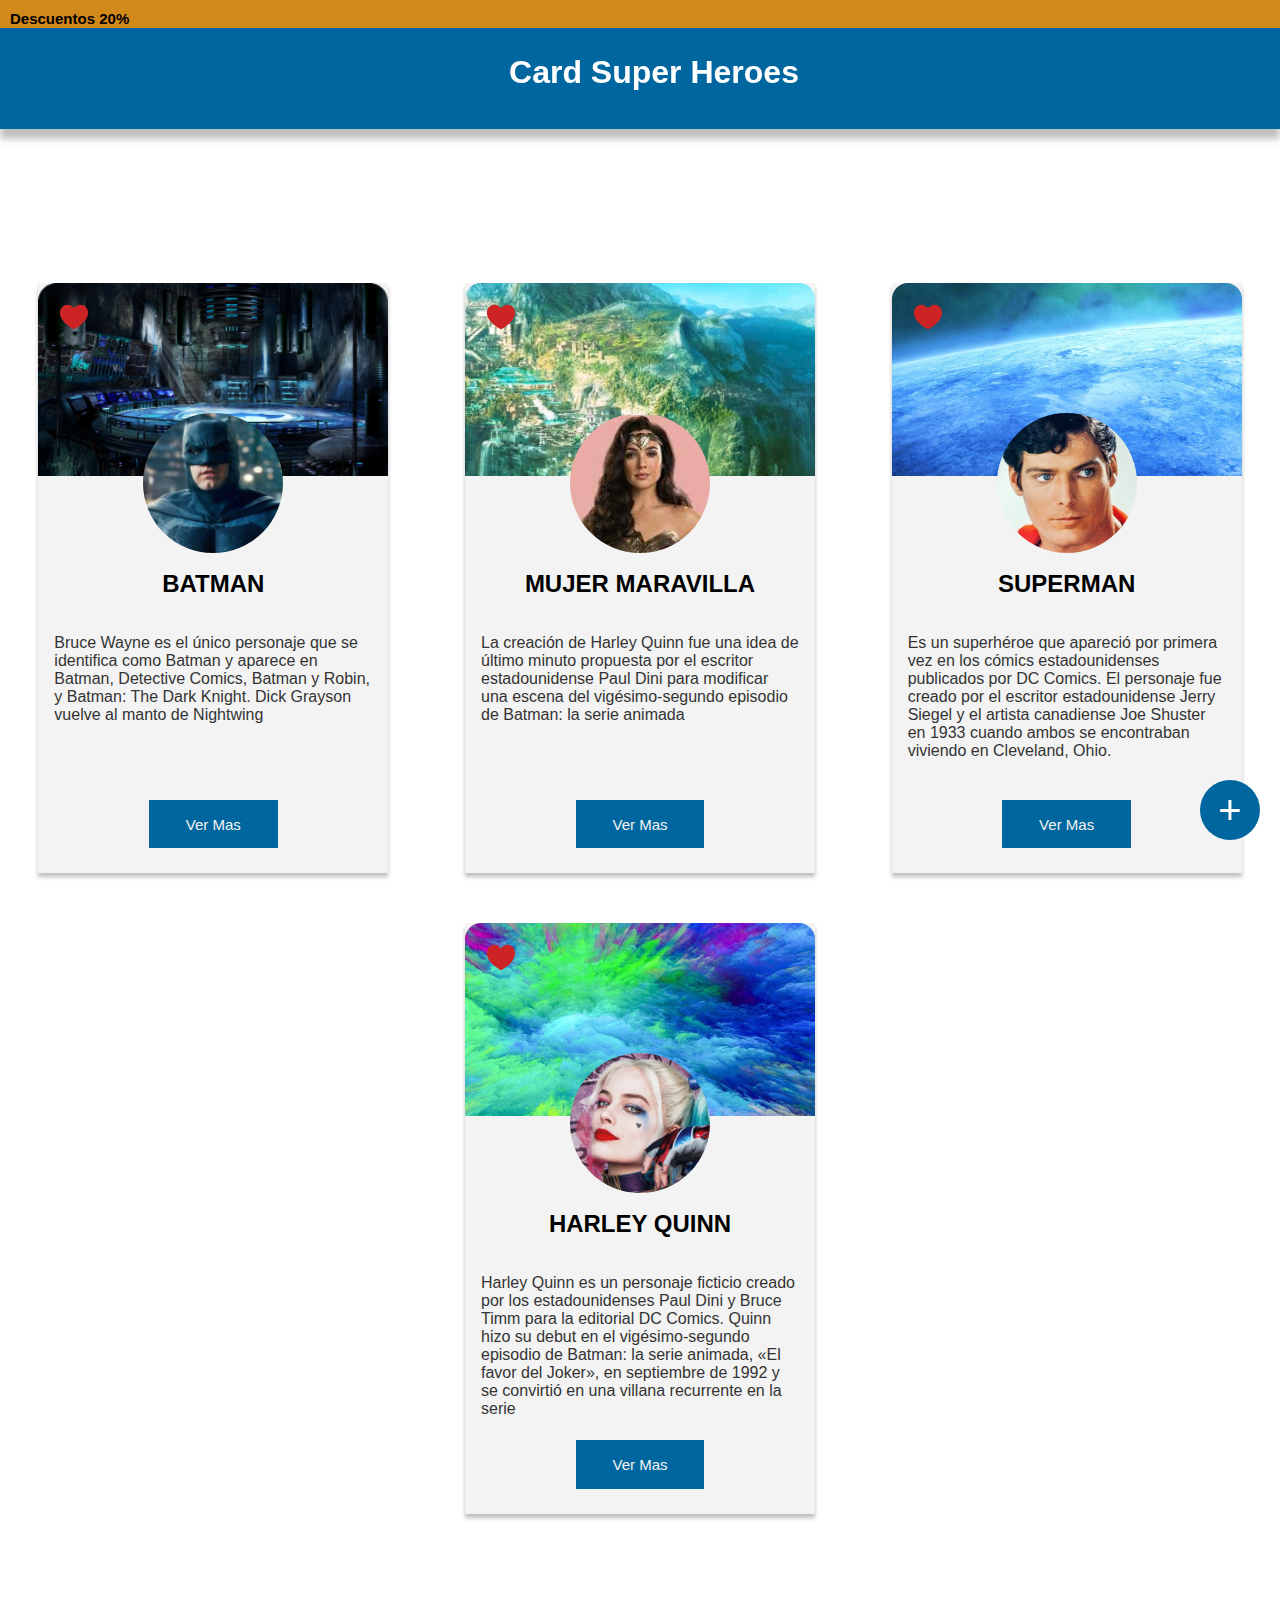
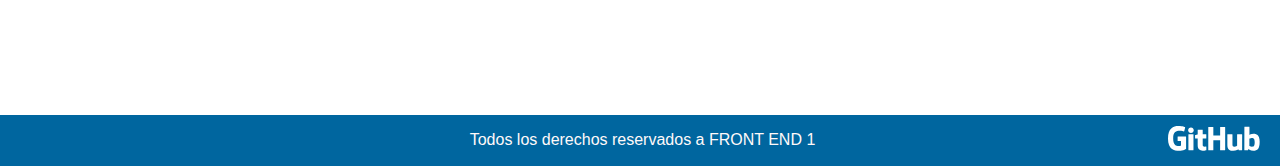
==== Clase 17 - heroes - Pseudoclases/index.html @ e633f3bd "Commit del trabajo en clase 17 con grupo 7" ====
<!DOCTYPE html>
<html lang="en">

<head>
    <meta charset="UTF-8" />
    <meta http-equiv="X-UA-Compatible" content="IE=edge" />
    <meta name="viewport" content="width=device-width, initial-scale=1.0" />
    <title>HEROES</title>
    <link rel="stylesheet" href="./css/style.css" />
</head>

<body>
    <div class="descuento">
        <span> Descuentos 20%</span>
    </div>
    <header>
        <div class="titulo">
            <h1>Card Super Heroes</h1>
        </div>
    </header>
    <main>
        <section class="cards">
            <article class="card1">
                <div class="fondo1">
                    <a href=><img src="./img/corazon.svg" alt="Imagen Like" class="like" /></a>
                    <img src="./img/batman.png" alt="Batman" class="foto" />
                </div>
                <h2>Batman</h2>
                <p>
                    Bruce Wayne es el único personaje que se identifica como Batman y
                    aparece en Batman, Detective Comics, Batman y Robin, y Batman: The
                    Dark Knight. Dick Grayson vuelve al manto de Nightwing
                </p>
                <a href=><button>Ver Mas</button></a>
            </article>
            <article class="card2">
                <div class="fondo2">
                    <a href=><img src="./img/corazon.svg" alt="Imagen Like" class="like" /></a>
                    <img src="./img/mmaravilla.png" alt="Mujer Maravilla" class="foto" />
                </div>
                <h2>Mujer Maravilla</h2>
                <p>
                    La creación de Harley Quinn fue una idea de último minuto propuesta por el escritor estadounidense
                    Paul Dini para modificar una escena del vigésimo-segundo episodio de Batman: la serie animada
                </p>
                <a href=><button>Ver Mas</button></a>
            </article>
            <article class="card3">
                <div class="fondo3">
                    <a href=><img src="./img/corazon.svg" alt="Imagen Like" class="like" /></a>
                    <img src="./img/superman.png" alt="Superman" class="foto" />
                </div>
                <h2>Superman</h2>
                <p>
                    Es un superhéroe que apareció por primera vez en los cómics estadounidenses publicados por DC
                    Comics. ​
                    El personaje fue creado por el escritor estadounidense Jerry Siegel y el artista canadiense Joe
                    Shuster en 1933 cuando ambos se encontraban viviendo en Cleveland, Ohio.
                </p>
                <a href=><button>Ver Mas</button></a>
            </article>
            <article class="card4">
                <div class="fondo4">
                    <a href=><img src="./img/corazon.svg" alt="Imagen Like" class="like" /></a>
                    <img src="./img/hearly.png" alt="Hearly" class="foto" />
                </div>
                <h2>Harley Quinn</h2>
                <p>
                    Harley Quinn es un personaje ficticio creado por los estadounidenses Paul Dini y Bruce Timm para la editorial DC Comics. Quinn hizo su debut en el vigésimo-segundo episodio de Batman: la serie
                    animada, «El favor del Joker», en septiembre de 1992 y se convirtió en una villana recurrente en la serie
                </p>
                <a href=><button>Ver Mas</button></a>
            </article>
        </section>
        <p class="btn-plus">+</p>
    </main>
    <footer>
        <div class="derechos">
            <p>Todos los derechos reservados a FRONT END 1</p>
        </div>
        <div class="git">
            <img src="./img/Github.svg" alt="Logo_GitHub">
        </div>
    </footer>
</body>

</html>
---- Clase 17 - heroes - Pseudoclases/css/style.css ----
* {
    box-sizing: border-box;
    font-family: 'Roboto', sans-serif;
}

@import url('https://fonts.googleapis.com/css2?family=PT+Serif&family=Roboto&display=swap');

body {
    margin: 0px;

}

/*********************** Header **************************/
.descuento {
    background-color: #D1891C;
    /*width: 1024px;*/
    padding-top: 10px;
    padding-left: 10px;
    font-weight: bold;

}

.descuento span {
    font-size: 15px;

}

header {
    position: sticky;
    top: 0;
    z-index: 100;
}

.titulo {
    /*width: 1024px;*/
    height: 101px;
    padding-top: 5px;
    padding-left: 28px;
    background-color: #00669F;
    margin-bottom: 154px;
    box-shadow: 0px 10px 7px rgba(0, 0, 0, 0.25);
}

.titulo h1 {
    font-size: 2rem;
    color: #FFFFFF;
    text-align: center;
}

/*********************** Main*****************************/
/* contenedor de tarjetas*/
.cards {

    background-color: #FFFFFF;
    margin-bottom: 151px;
    display: flex;
    justify-content: space-around;
    flex-wrap: wrap;
}

/*tarjetas*/
article {
    align-items: center;
    background-color: #F3F3F3;
    box-shadow: 0px 4px 4px rgba(0, 0, 0, 0.25);
    display: flex;
    flex-direction: column;
    margin-bottom: 50px;
    min-width: 350px;
    width: 20%;
}

/*Header de la tarjeta*/
article div {
    background-size: cover;
    border-radius: 16px 16px 0px 0px;
    height: 193px;
    margin-bottom: 74px;
    position: relative;
    width: 100%;
}

/*Fondo de cada Header de tarjeta*/
.fondo1 {
    background-image: url("../img/fondo-batman.png");
}

.fondo2 {
    background-image: url("../img/fondo-mmaravilla.png");
}

.fondo3 {
    background-image: url("../img/fondo-superman.png");
}

.fondo4 {
    background-image: url("../img/fondo-hearly.png");
}

/*Foto del heroe*/
.foto {
    position: absolute;
    width: 140px;
    height: 140px;
    border-radius: 50%;
    top: 130px;
    left: calc(50% - 70px);
}

/*icono like*/
.like {
    position: absolute;
    width: 30px;
    height: 26.25px;
    top: 21px;
    left: 21px;
}

/*main de la tarjeta (titulo, parrafo y boton*/
article h2 {
    text-align: center;
    font-size: 1.5rem;
    text-transform: uppercase;
}

article p {
    color: #333333;
    margin: 16px;
    font-size: 1rem;
    height: 150px;
}

article button {
    text-align: center;
    font-size: 15px;
    width: 128.78px;
    height: 48.52px;
    background-color: #00669F;
    color: #F3F3F3;
    border-style: none;
    margin-bottom: 25px;
}

.btn-plus {
    background-color: #00669F;
    border-radius: 50%;
    bottom: 20px;
    color: #FFFFFF;
    cursor: pointer;
    font-size: 2.5rem;
    height: 60px;
    line-height: 60px;
    position: fixed;
    right: 20px;
    text-align: center;
    width: 60px;
}

/************************** Footer ******************************/
footer {
    position: relative;
    height: 51px;
    background-color: #00669F;
    color: #FFF9F9;
    display: flex;

    justify-content: space-between;
    align-items: center;
    padding-left: 5px;
}

footer .git {
    position: absolute;
    right: 20px;
}

footer .git img {
    height: 20px;
}

footer .derechos {
    position: absolute;
    font-size: 0.8rem;
}

/**********************Media Queri****************************/
@media(min-width:460px) {
    footer {
        justify-content: center;
    }
}

@media(min-width:768px) {
    footer .git img {
        height: 25px;
    }
    footer .derechos {
        font-size: 1rem;
    }

}
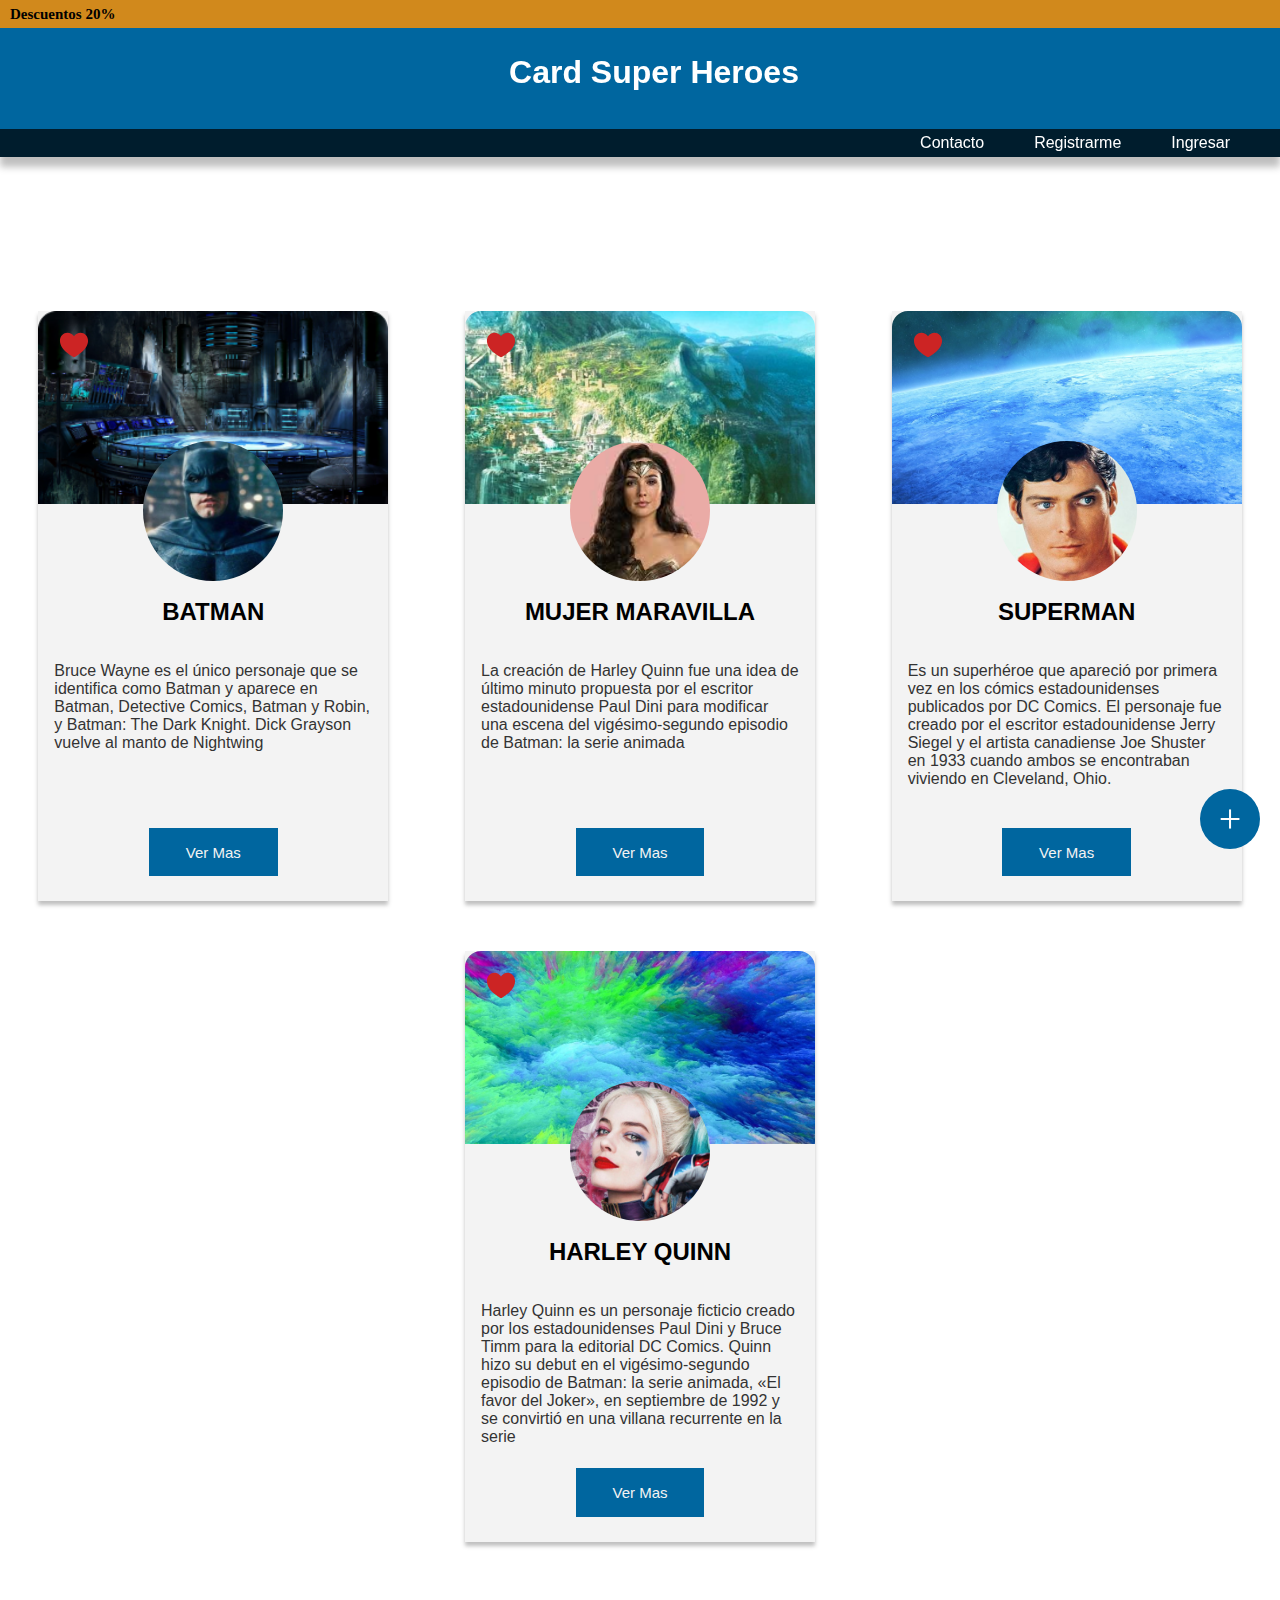
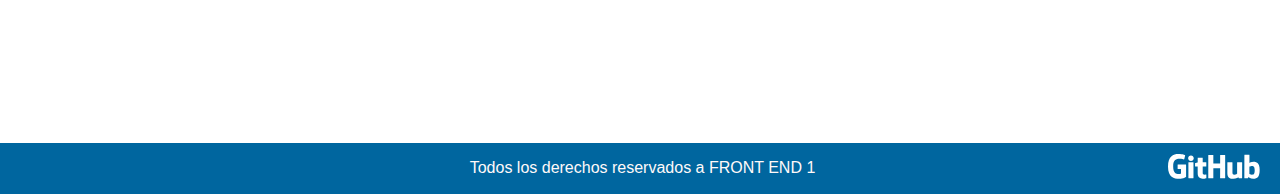
==== commit f4a2c972: "Practica clase 17 - Pseudoclases" ====
--- a/Clase 17 - heroes - Pseudoclases/index.html
+++ b/Clase 17 - heroes - Pseudoclases/index.html
@@ -16,6 +16,13 @@
     <header>
         <div class="titulo">
             <h1>Card Super Heroes</h1>
+        </div>
+        <div class="menu">
+            <ul>
+                <li><a href="#">Contacto</a></li>
+                <li><a href="#">Registrarme</a></li>
+                <li><a href="#">Ingresar</a></li>
+            </ul>
         </div>
     </header>
     <main>
@@ -66,13 +73,15 @@
                 </div>
                 <h2>Harley Quinn</h2>
                 <p>
-                    Harley Quinn es un personaje ficticio creado por los estadounidenses Paul Dini y Bruce Timm para la editorial DC Comics. Quinn hizo su debut en el vigésimo-segundo episodio de Batman: la serie
-                    animada, «El favor del Joker», en septiembre de 1992 y se convirtió en una villana recurrente en la serie
+                    Harley Quinn es un personaje ficticio creado por los estadounidenses Paul Dini y Bruce Timm para la
+                    editorial DC Comics. Quinn hizo su debut en el vigésimo-segundo episodio de Batman: la serie
+                    animada, «El favor del Joker», en septiembre de 1992 y se convirtió en una villana recurrente en la
+                    serie
                 </p>
                 <a href=><button>Ver Mas</button></a>
             </article>
         </section>
-        <p class="btn-plus">+</p>
+        <a class="btn-plus" href="./Pages/Form.html" target="_blank">+</a>
     </main>
     <footer>
         <div class="derechos">
--- a/Clase 17 - heroes - Pseudoclases/css/style.css
+++ b/Clase 17 - heroes - Pseudoclases/css/style.css
@@ -1,9 +1,8 @@
 * {
     box-sizing: border-box;
-    font-family: 'Roboto', sans-serif;
-}
-
-@import url('https://fonts.googleapis.com/css2?family=PT+Serif&family=Roboto&display=swap');
+}
+
+@import url('https://fonts.googleapis.com/css2?family=Inter:wght@300;400;700&family=Roboto:wght@100;400;500;700&display=swap');
 
 body {
     margin: 0px;
@@ -13,44 +12,62 @@
 /*********************** Header **************************/
 .descuento {
     background-color: #D1891C;
-    /*width: 1024px;*/
-    padding-top: 10px;
-    padding-left: 10px;
+    padding: 5px 0px 5px 10px;
     font-weight: bold;
-
 }
 
 .descuento span {
     font-size: 15px;
-
 }
 
 header {
+    font-family: 'Roboto', sans-serif;
     position: sticky;
     top: 0;
     z-index: 100;
 }
 
 .titulo {
-    /*width: 1024px;*/
     height: 101px;
     padding-top: 5px;
     padding-left: 28px;
     background-color: #00669F;
-    margin-bottom: 154px;
-    box-shadow: 0px 10px 7px rgba(0, 0, 0, 0.25);
 }
 
 .titulo h1 {
     font-size: 2rem;
     color: #FFFFFF;
     text-align: center;
+}
+.menu{
+    background-color: #001D2D;
+    box-shadow: 0px 10px 7px rgba(0, 0, 0, 0.25);
+}
+.menu ul{
+    display: flex;
+    justify-content: flex-end;
+    color: #FFFFFF;
+    margin: 0px;
+}
+.menu li{
+    margin:5px 50px 5px 0px;
+    font-size: 16px;
+    list-style: none;
+}
+.menu :link{
+    color: #FFFFFF;
+    text-decoration: none;
+}
+.menu :visited{
+    color: #FFFFFF;
+    text-decoration: none;
 }
 
 /*********************** Main*****************************/
 /* contenedor de tarjetas*/
 .cards {
-
+    font-family: 'Roboto', sans-serif;
+    margin-top: 154px; 
     background-color: #FFFFFF;
     margin-bottom: 151px;
     display: flex;
@@ -68,6 +85,7 @@
     margin-bottom: 50px;
     min-width: 350px;
     width: 20%;
+    padding-bottom: 25px;
 }
 
 /*Header de la tarjeta*/
@@ -138,13 +156,18 @@
     background-color: #00669F;
     color: #F3F3F3;
     border-style: none;
-    margin-bottom: 25px;
+    /*margin-bottom: 25px;*/
+    cursor: pointer;
+}
+article button:hover{
+    box-shadow: 0 4px 16px #00669F;
+    transition: all 0.2s ease;
 }
 
 .btn-plus {
     background-color: #00669F;
     border-radius: 50%;
-    bottom: 20px;
+    bottom: 51px;
     color: #FFFFFF;
     cursor: pointer;
     font-size: 2.5rem;
@@ -153,20 +176,124 @@
     position: fixed;
     right: 20px;
     text-align: center;
+    text-decoration: none;
     width: 60px;
 }
-
+.btn-plus:active{
+    background-color: #001D2D;
+}
+.btn-plus:hover{
+    box-shadow: 0 4px 16px #00669F;
+    transition: all 0.2s ease;
+}
+/*********************** Main Form.html*****************************/
+main {
+    align-items: center;
+    display: flex;
+    justify-content: center;
+}
+/*********Contenedor del Formulario******************/
+.formcontainer {
+    background-color: #00669F;
+    border-radius: 49px;
+    box-shadow: 5px 5px 4px rgba(0, 0, 0, 0.25);
+    color: #FBFFFD;
+    font-family: 'Inter', sans-serif;
+    margin: 40px 0px;
+    padding: 0px 80px 18px 80px;
+    width: 65vw;
+}
+.formcontainer form {
+    display: flex;
+    flex-direction: column;
+}
+/****************** Titulo del formulario**********************/
+
+.formtitle {
+    text-align: center;
+}
+.formtitle p{
+    margin: 0px 0px 10px 0px;
+}
+
+/****************** Estilos Grupos de Inputs*******************/
+.grupos {
+    display: flex;
+    width: 100%;
+}
+.formgrupo3{
+    height: 240px;
+}
+.grupos div{
+    width: 50%;
+}
+#foto{
+ line-height: 60px;
+}
+
+#name,#especie,#date {
+    background: #FFFFFF;
+    border-radius: 10px;
+    border: 1.53407px solid rgba(0, 0, 0, 0.1);
+    height: 40px;
+    margin: 10px 0px 20px 0px;
+    padding: 10px;
+    width: 95%;
+}
+#descripcion{
+    background: #FFFFFF;
+    border-radius: 10px;
+    border: 1.53407px solid rgba(0, 0, 0, 0.1);
+    height: 220px;
+}
+#foto{
+    border-radius: 5px;
+}
+#descripcion{
+    padding: 5px;
+    width: 95%;
+}
+.checkcontainer div{
+    display: flex;
+    flex-direction: column;
+    width: 90%;
+}
+.formcontainer ul{
+    list-style: none;
+    padding-left: 0px;
+}
+.formcontainer button{
+    background: #1CD1B0;
+    border-radius: 15px;
+    cursor:pointer;
+    font-size: 25px;
+    font-weight: 700;
+    line-height: 44px;
+    width: 50%;
+}
+.boton{
+    text-align: center;
+}
+.formcontainer button:active{
+    background-color: #001D2D;
+    color: #FFFFFF;
+}
+.formcontainer button:hover{
+    color: rgba(255, 255, 255, 1);
+    box-shadow: 0 4px 16px rgb(173, 224, 245);
+    transition: all 0.2s ease;
+}
 /************************** Footer ******************************/
 footer {
+    align-items: center;
+    background-color: #00669F;
+    color: #FFF9F9;
+    display: flex;
+    font-family: 'Roboto', sans-serif;
+    height: 51px;
+    justify-content: space-between;
+    padding-left: 5px;
     position: relative;
-    height: 51px;
-    background-color: #00669F;
-    color: #FFF9F9;
-    display: flex;
-
-    justify-content: space-between;
-    align-items: center;
-    padding-left: 5px;
 }
 
 footer .git {
@@ -198,4 +325,6 @@
         font-size: 1rem;
     }
 
-}+}
+
+
